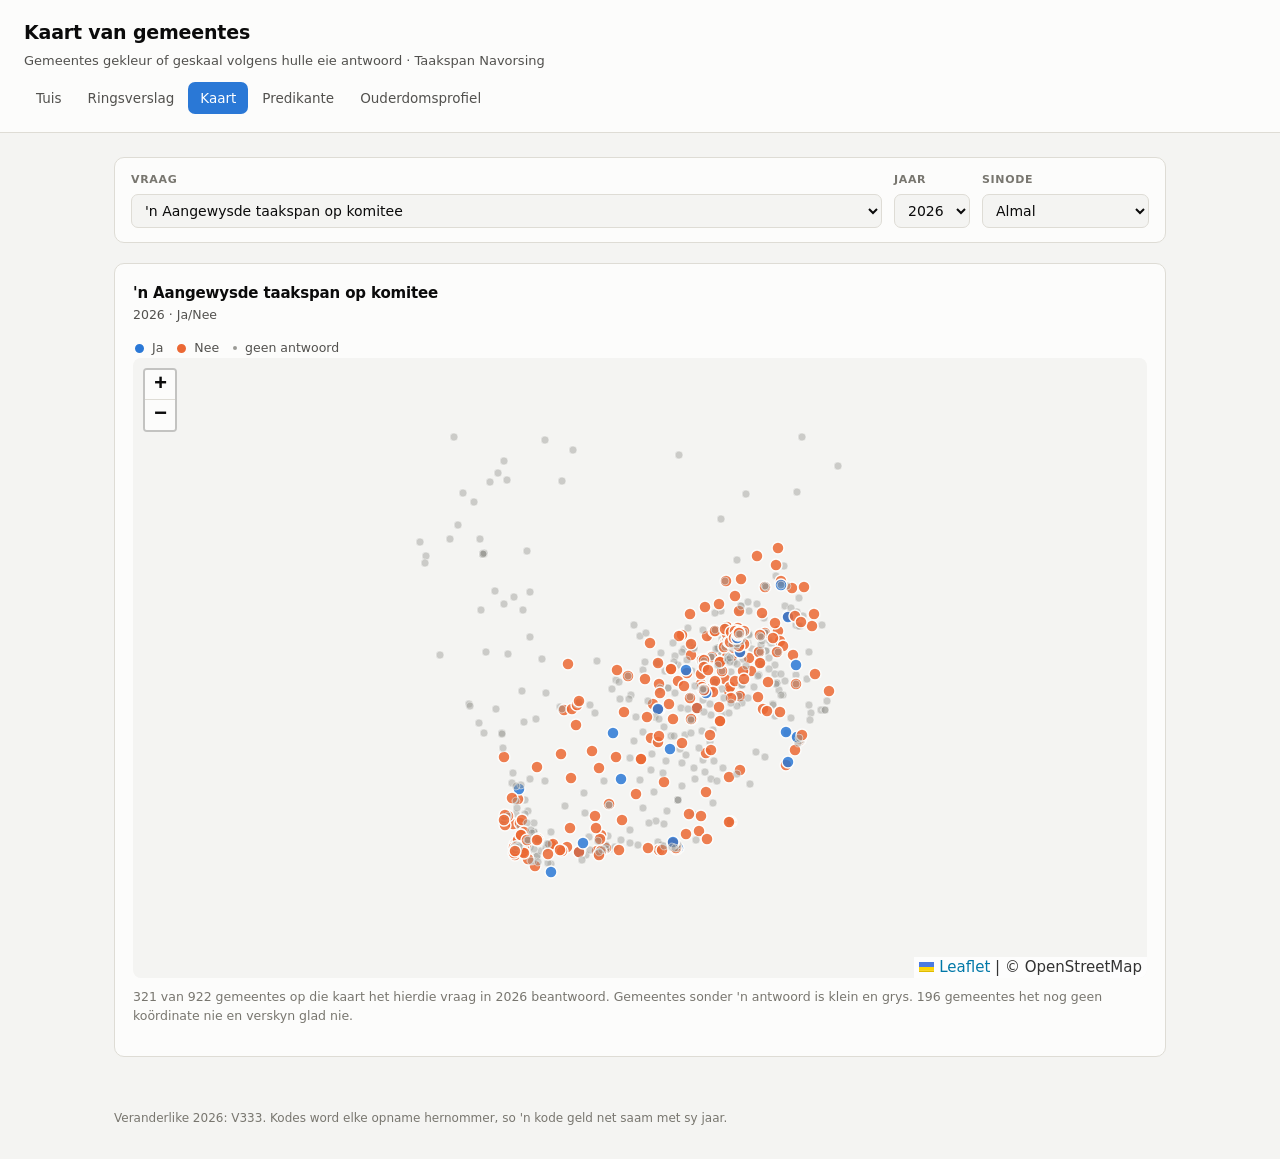
==== web/public/kaart.html @ 44d668d5 "Add a landing page, a map report and two ministers reports Turns the single Ringsverslag into four r" ====
<!doctype html>
<html lang="af">
<head>
<meta charset="utf-8">
<meta name="viewport" content="width=device-width, initial-scale=1">
<title>Kaart · Kerkspieël</title>
<link rel="icon" href="favicon.svg" type="image/svg+xml">
<!-- Leaflet 1.9.4 (BSD-2-Clause) is vendored rather than pulled from a CDN,
     so the site has no third-party runtime dependency and can be tested
     offline. See vendor/LEAFLET-LICENSE.txt. -->
<link rel="stylesheet" href="vendor/leaflet.css">
<link rel="stylesheet" href="styles.css">
</head>
<body>
<header>
  <h1>Kaart van gemeentes</h1>
  <p>Gemeentes gekleur of geskaal volgens hulle eie antwoord · Taakspan Navorsing</p>
  <nav class="site-nav" id="site-nav" aria-label="Verslae"></nav>
</header>

<main>
  <div class="filters">
    <div class="field field--wide">
      <label for="question">Vraag</label>
      <select id="question"></select>
    </div>
    <div class="field">
      <label for="wave">Jaar</label>
      <select id="wave"></select>
    </div>
    <div class="field">
      <label for="synod">Sinode</label>
      <select id="synod"></select>
    </div>
  </div>

  <section class="panel">
    <h2 id="map-title">—</h2>
    <p class="sub" id="map-sub"></p>
    <div id="note-slot"></div>
    <div class="legend-scale" id="legend"></div>
    <div id="map"></div>
    <p class="map-meta" id="map-meta"></p>
  </section>
</main>

<footer id="footer"></footer>
<div class="tooltip" id="tooltip" role="status" aria-live="polite"></div>
<script src="vendor/leaflet.js"></script>
<script src="common.js"></script>
<script src="kaart.js"></script>
</body>
</html>
---- web/public/vendor/leaflet.css ----
.leaflet-image-layer,.leaflet-layer,.leaflet-marker-icon,.leaflet-marker-shadow,.leaflet-pane,.leaflet-pane>canvas,.leaflet-pane>svg,.leaflet-tile,.leaflet-tile-container,.leaflet-zoom-box{position:absolute;left:0;top:0}.leaflet-container{overflow:hidden}.leaflet-marker-icon,.leaflet-marker-shadow,.leaflet-tile{-webkit-user-select:none;-moz-user-select:none;user-select:none;-webkit-user-drag:none}.leaflet-tile::selection{background:0 0}.leaflet-safari .leaflet-tile{image-rendering:-webkit-optimize-contrast}.leaflet-safari .leaflet-tile-container{width:1600px;height:1600px;-webkit-transform-origin:0 0}.leaflet-marker-icon,.leaflet-marker-shadow{display:block}.leaflet-container .leaflet-overlay-pane svg{max-width:none!important;max-height:none!important}.leaflet-container .leaflet-marker-pane img,.leaflet-container .leaflet-shadow-pane img,.leaflet-container .leaflet-tile,.leaflet-container .leaflet-tile-pane img,.leaflet-container img.leaflet-image-layer{max-width:none!important;max-height:none!important;width:auto;padding:0}.leaflet-container img.leaflet-tile{mix-blend-mode:plus-lighter}.leaflet-container.leaflet-touch-zoom{-ms-touch-action:pan-x pan-y;touch-action:pan-x pan-y}.leaflet-container.leaflet-touch-drag{-ms-touch-action:pinch-zoom;touch-action:none;touch-action:pinch-zoom}.leaflet-container.leaflet-touch-drag.leaflet-touch-zoom{-ms-touch-action:none;touch-action:none}.leaflet-container{-webkit-tap-highlight-color:transparent}.leaflet-container a{-webkit-tap-highlight-color:rgba(51,181,229,.4)}.leaflet-tile{filter:inherit;visibility:hidden}.leaflet-tile-loaded{visibility:inherit}.leaflet-zoom-box{width:0;height:0;-moz-box-sizing:border-box;box-sizing:border-box;z-index:800}.leaflet-overlay-pane svg{-moz-user-select:none}.leaflet-pane{z-index:400}.leaflet-tile-pane{z-index:200}.leaflet-overlay-pane{z-index:400}.leaflet-shadow-pane{z-index:500}.leaflet-marker-pane{z-index:600}.leaflet-tooltip-pane{z-index:650}.leaflet-popup-pane{z-index:700}.leaflet-map-pane canvas{z-index:100}.leaflet-map-pane svg{z-index:200}.leaflet-vml-shape{width:1px;height:1px}.lvml{behavior:url(#default#VML);display:inline-block;position:absolute}.leaflet-control{position:relative;z-index:800;pointer-events:visiblePainted;pointer-events:auto}.leaflet-bottom,.leaflet-top{position:absolute;z-index:1000;pointer-events:none}.leaflet-top{top:0}.leaflet-right{right:0}.leaflet-bottom{bottom:0}.leaflet-left{left:0}.leaflet-control{float:left;clear:both}.leaflet-right .leaflet-control{float:right}.leaflet-top .leaflet-control{margin-top:10px}.leaflet-bottom .leaflet-control{margin-bottom:10px}.leaflet-left .leaflet-control{margin-left:10px}.leaflet-right .leaflet-control{margin-right:10px}.leaflet-fade-anim .leaflet-popup{opacity:0;-webkit-transition:opacity .2s linear;-moz-transition:opacity .2s linear;transition:opacity .2s linear}.leaflet-fade-anim .leaflet-map-pane .leaflet-popup{opacity:1}.leaflet-zoom-animated{-webkit-transform-origin:0 0;-ms-transform-origin:0 0;transform-origin:0 0}svg.leaflet-zoom-animated{will-change:transform}.leaflet-zoom-anim .leaflet-zoom-animated{-webkit-transition:-webkit-transform .25s cubic-bezier(0,0,.25,1);-moz-transition:-moz-transform .25s cubic-bezier(0,0,.25,1);transition:transform .25s cubic-bezier(0,0,.25,1)}.leaflet-pan-anim .leaflet-tile,.leaflet-zoom-anim .leaflet-tile{-webkit-transition:none;-moz-transition:none;transition:none}.leaflet-zoom-anim .leaflet-zoom-hide{visibility:hidden}.leaflet-interactive{cursor:pointer}.leaflet-grab{cursor:-webkit-grab;cursor:-moz-grab;cursor:grab}.leaflet-crosshair,.leaflet-crosshair .leaflet-interactive{cursor:crosshair}.leaflet-control,.leaflet-popup-pane{cursor:auto}.leaflet-dragging .leaflet-grab,.leaflet-dragging .leaflet-grab .leaflet-interactive,.leaflet-dragging .leaflet-marker-draggable{cursor:move;cursor:-webkit-grabbing;cursor:-moz-grabbing;cursor:grabbing}.leaflet-image-layer,.leaflet-marker-icon,.leaflet-marker-shadow,.leaflet-pane>svg path,.leaflet-tile-container{pointer-events:none}.leaflet-image-layer.leaflet-interactive,.leaflet-marker-icon.leaflet-interactive,.leaflet-pane>svg path.leaflet-interactive,svg.leaflet-image-layer.leaflet-interactive path{pointer-events:visiblePainted;pointer-events:auto}.leaflet-container{background:#ddd;outline-offset:1px}.leaflet-container a{color:#0078a8}.leaflet-zoom-box{border:2px dotted #38f;background:rgba(255,255,255,.5)}.leaflet-container{font-family:"Helvetica Neue",Arial,Helvetica,sans-serif;font-size:12px;font-size:.75rem;line-height:1.5}.leaflet-bar{box-shadow:0 1px 5px rgba(0,0,0,.65);border-radius:4px}.leaflet-bar a{background-color:#fff;border-bottom:1px solid #ccc;width:26px;height:26px;line-height:26px;display:block;text-align:center;text-decoration:none;color:#000}.leaflet-bar a,.leaflet-control-layers-toggle{background-position:50% 50%;background-repeat:no-repeat;display:block}.leaflet-bar a:focus,.leaflet-bar a:hover{background-color:#f4f4f4}.leaflet-bar a:first-child{border-top-left-radius:4px;border-top-right-radius:4px}.leaflet-bar a:last-child{border-bottom-left-radius:4px;border-bottom-right-radius:4px;border-bottom:none}.leaflet-bar a.leaflet-disabled{cursor:default;background-color:#f4f4f4;color:#bbb}.leaflet-touch .leaflet-bar a{width:30px;height:30px;line-height:30px}.leaflet-touch .leaflet-bar a:first-child{border-top-left-radius:2px;border-top-right-radius:2px}.leaflet-touch .leaflet-bar a:last-child{border-bottom-left-radius:2px;border-bottom-right-radius:2px}.leaflet-control-zoom-in,.leaflet-control-zoom-out{font:bold 18px 'Lucida Console',Monaco,monospace;text-indent:1px}.leaflet-touch .leaflet-control-zoom-in,.leaflet-touch .leaflet-control-zoom-out{font-size:22px}.leaflet-control-layers{box-shadow:0 1px 5px rgba(0,0,0,.4);background:#fff;border-radius:5px}.leaflet-control-layers-toggle{background-image:url(images/layers.png);width:36px;height:36px}.leaflet-retina .leaflet-control-layers-toggle{background-image:url(images/layers-2x.png);background-size:26px 26px}.leaflet-touch .leaflet-control-layers-toggle{width:44px;height:44px}.leaflet-control-layers .leaflet-control-layers-list,.leaflet-control-layers-expanded .leaflet-control-layers-toggle{display:none}.leaflet-control-layers-expanded .leaflet-control-layers-list{display:block;position:relative}.leaflet-control-layers-expanded{padding:6px 10px 6px 6px;color:#333;background:#fff}.leaflet-control-layers-scrollbar{overflow-y:scroll;overflow-x:hidden;padding-right:5px}.leaflet-control-layers-selector{margin-top:2px;position:relative;top:1px}.leaflet-control-layers label{display:block;font-size:13px;font-size:1.08333em}.leaflet-control-layers-separator{height:0;border-top:1px solid #ddd;margin:5px -10px 5px -6px}.leaflet-default-icon-path{background-image:url(images/marker-icon.png)}.leaflet-container .leaflet-control-attribution{background:#fff;background:rgba(255,255,255,.8);margin:0}.leaflet-control-attribution,.leaflet-control-scale-line{padding:0 5px;color:#333;line-height:1.4}.leaflet-control-attribution a{text-decoration:none}.leaflet-control-attribution a:focus,.leaflet-control-attribution a:hover{text-decoration:underline}.leaflet-attribution-flag{display:inline!important;vertical-align:baseline!important;width:1em;height:.6669em}.leaflet-left .leaflet-control-scale{margin-left:5px}.leaflet-bottom .leaflet-control-scale{margin-bottom:5px}.leaflet-control-scale-line{border:2px solid #777;border-top:none;line-height:1.1;padding:2px 5px 1px;white-space:nowrap;-moz-box-sizing:border-box;box-sizing:border-box;background:rgba(255,255,255,.8);text-shadow:1px 1px #fff}.leaflet-control-scale-line:not(:first-child){border-top:2px solid #777;border-bottom:none;margin-top:-2px}.leaflet-control-scale-line:not(:first-child):not(:last-child){border-bottom:2px solid #777}.leaflet-touch .leaflet-bar,.leaflet-touch .leaflet-control-attribution,.leaflet-touch .leaflet-control-layers{box-shadow:none}.leaflet-touch .leaflet-bar,.leaflet-touch .leaflet-control-layers{border:2px solid rgba(0,0,0,.2);background-clip:padding-box}.leaflet-popup{position:absolute;text-align:center;margin-bottom:20px}.leaflet-popup-content-wrapper{padding:1px;text-align:left;border-radius:12px}.leaflet-popup-content{margin:13px 24px 13px 20px;line-height:1.3;font-size:13px;font-size:1.08333em;min-height:1px}.leaflet-popup-content p{margin:17px 0;margin:1.3em 0}.leaflet-popup-tip-container{width:40px;height:20px;position:absolute;left:50%;margin-top:-1px;margin-left:-20px;overflow:hidden;pointer-events:none}.leaflet-popup-tip{width:17px;height:17px;padding:1px;margin:-10px auto 0;pointer-events:auto;-webkit-transform:rotate(45deg);-moz-transform:rotate(45deg);-ms-transform:rotate(45deg);transform:rotate(45deg)}.leaflet-popup-content-wrapper,.leaflet-popup-tip{background:#fff;color:#333;box-shadow:0 3px 14px rgba(0,0,0,.4)}.leaflet-container a.leaflet-popup-close-button{position:absolute;top:0;right:0;border:none;text-align:center;width:24px;height:24px;font:16px/24px Tahoma,Verdana,sans-serif;color:#757575;text-decoration:none;background:0 0}.leaflet-container a.leaflet-popup-close-button:focus,.leaflet-container a.leaflet-popup-close-button:hover{color:#585858}.leaflet-popup-scrolled{overflow:auto}.leaflet-oldie .leaflet-popup-content-wrapper{-ms-zoom:1}.leaflet-oldie .leaflet-popup-tip{width:24px;margin:0 auto}.leaflet-oldie .leaflet-control-layers,.leaflet-oldie .leaflet-control-zoom,.leaflet-oldie .leaflet-popup-content-wrapper,.leaflet-oldie .leaflet-popup-tip{border:1px solid #999}.leaflet-div-icon{background:#fff;border:1px solid #666}.leaflet-tooltip{position:absolute;padding:6px;background-color:#fff;border:1px solid #fff;border-radius:3px;color:#222;white-space:nowrap;-webkit-user-select:none;-moz-user-select:none;-ms-user-select:none;user-select:none;pointer-events:none;box-shadow:0 1px 3px rgba(0,0,0,.4)}.leaflet-tooltip.leaflet-interactive{cursor:pointer;pointer-events:auto}.leaflet-tooltip-bottom:before,.leaflet-tooltip-left:before,.leaflet-tooltip-right:before,.leaflet-tooltip-top:before{position:absolute;pointer-events:none;border:6px solid transparent;background:0 0;content:""}.leaflet-tooltip-bottom{margin-top:6px}.leaflet-tooltip-top{margin-top:-6px}.leaflet-tooltip-bottom:before,.leaflet-tooltip-top:before{left:50%;margin-left:-6px}.leaflet-tooltip-top:before{bottom:0;margin-bottom:-12px;border-top-color:#fff}.leaflet-tooltip-bottom:before{top:0;margin-top:-12px;margin-left:-6px;border-bottom-color:#fff}.leaflet-tooltip-left{margin-left:-6px}.leaflet-tooltip-right{margin-left:6px}.leaflet-tooltip-left:before,.leaflet-tooltip-right:before{top:50%;margin-top:-6px}.leaflet-tooltip-left:before{right:0;margin-right:-12px;border-left-color:#fff}.leaflet-tooltip-right:before{left:0;margin-left:-12px;border-right-color:#fff}@media print{.leaflet-control{-webkit-print-color-adjust:exact;print-color-adjust:exact}}
---- web/public/styles.css ----
:root {
  color-scheme: light;
  --surface-0: #f4f4f2;
  --surface-1: #fcfcfb;
  --border:    #dedcd5;
  --text-primary:   #0b0b0b;
  --text-secondary: #52514e;
  --text-muted:     #78766f;
  --series-1: #2a78d6;
  --series-2: #eb6834;
  --series-3: #1baf7a;
  --accent:   #2a78d6;
  --warn-bg:  #fdf3e3;
  --warn-ink: #7a4a05;
  --grid:     #e7e5df;
  --ramp-1: #c6dbef; --ramp-2: #9ecae1; --ramp-3: #6baed6;
  --ramp-4: #4292c6; --ramp-5: #2171b5; --ramp-6: #08519c;
}
@media (prefers-color-scheme: dark) {
  :root:not([data-theme="light"]) {
    color-scheme: dark;
    --surface-0: #111110;
    --surface-1: #1a1a19;
    --border:    #34332f;
    --text-primary:   #ffffff;
    --text-secondary: #c3c2b7;
    --text-muted:     #96948a;
    --series-1: #3987e5;
    --series-2: #d95926;
    --series-3: #199e70;
    --accent:   #3987e5;
    --warn-bg:  #2e2513;
    --warn-ink: #f0c274;
    --grid:     #2b2a27;
    --ramp-1: #16365c; --ramp-2: #1d4f86; --ramp-3: #2c6fb0;
    --ramp-4: #4292c6; --ramp-5: #74b3dd; --ramp-6: #a9d0ea;
  }
}
:root[data-theme="dark"] {
  color-scheme: dark;
  --surface-0: #111110;
  --surface-1: #1a1a19;
  --border:    #34332f;
  --text-primary:   #ffffff;
  --text-secondary: #c3c2b7;
  --text-muted:     #96948a;
  --series-1: #3987e5;
  --series-2: #d95926;
  --series-3: #199e70;
  --accent:   #3987e5;
  --warn-bg:  #2e2513;
  --warn-ink: #f0c274;
  --grid:     #2b2a27;
  --ramp-1: #16365c; --ramp-2: #1d4f86; --ramp-3: #2c6fb0;
  --ramp-4: #4292c6; --ramp-5: #74b3dd; --ramp-6: #a9d0ea;
}

* { box-sizing: border-box; }
body {
  margin: 0;
  background: var(--surface-0);
  color: var(--text-primary);
  font: 15px/1.5 "Inter", -apple-system, BlinkMacSystemFont, "Segoe UI", system-ui, sans-serif;
}
header {
  background: var(--surface-1);
  border-bottom: 1px solid var(--border);
  padding: 18px 24px;
}
h1 { font-size: 19px; margin: 0; letter-spacing: -0.01em; }
header p { margin: 4px 0 0; color: var(--text-secondary); font-size: 13px; }
main { max-width: 1100px; margin: 0 auto; padding: 24px; }

.filters {
  display: flex; flex-wrap: wrap; gap: 12px; align-items: flex-end;
  background: var(--surface-1); border: 1px solid var(--border);
  border-radius: 10px; padding: 14px 16px; margin-bottom: 20px;
}
.field { display: flex; flex-direction: column; gap: 5px; min-width: 0; }
.field--wide { flex: 1 1 420px; }
.field label {
  font-size: 11px; text-transform: uppercase; letter-spacing: 0.06em;
  color: var(--text-muted); font-weight: 600;
}
select {
  font: inherit; font-size: 14px; padding: 7px 9px; max-width: 100%;
  border: 1px solid var(--border); border-radius: 7px;
  background: var(--surface-0); color: var(--text-primary);
}
select:focus-visible { outline: 2px solid var(--accent); outline-offset: 1px; }

.tiles { display: grid; grid-template-columns: repeat(auto-fit, minmax(150px, 1fr)); gap: 12px; margin-bottom: 20px; }
.tile {
  background: var(--surface-1); border: 1px solid var(--border);
  border-radius: 10px; padding: 14px 16px;
}
.tile .k { font-size: 11px; text-transform: uppercase; letter-spacing: 0.06em; color: var(--text-muted); font-weight: 600; }
.tile .v { font-size: 26px; font-weight: 650; letter-spacing: -0.02em; margin-top: 3px; }
.tile .s { font-size: 12px; color: var(--text-secondary); }

.panel {
  background: var(--surface-1); border: 1px solid var(--border);
  border-radius: 10px; padding: 18px; margin-bottom: 20px;
}
.panel h2 { font-size: 15px; margin: 0 0 2px; letter-spacing: -0.01em; }
.panel .sub { font-size: 12.5px; color: var(--text-secondary); margin: 0 0 14px; }

.legend { display: flex; flex-wrap: wrap; gap: 14px; margin-bottom: 10px; }
.legend span { display: inline-flex; align-items: center; gap: 6px; font-size: 12.5px; color: var(--text-secondary); }
.swatch { width: 11px; height: 11px; border-radius: 3px; flex: none; }

.scroller { overflow-x: auto; }
svg { display: block; max-width: 100%; }
svg text { fill: var(--text-secondary); font-size: 11px; }
svg .axis-line { stroke: var(--grid); stroke-width: 1; }
svg .bar { rx: 4; ry: 4; }

table { border-collapse: collapse; width: 100%; font-size: 12.5px; }
th, td { padding: 6px 7px; text-align: right; border-bottom: 1px solid var(--border); white-space: nowrap; }
th:first-child, td:first-child { text-align: left; white-space: normal; min-width: 150px; width: 26%; }
thead th { font-size: 11px; text-transform: uppercase; letter-spacing: 0.05em; color: var(--text-muted); }
tbody tr:last-child td { border-bottom: none; font-weight: 600; }

.note {
  background: var(--warn-bg); color: var(--warn-ink);
  border-radius: 8px; padding: 10px 13px; font-size: 13px; margin-bottom: 14px;
}
.empty { color: var(--text-secondary); font-size: 13.5px; padding: 8px 0; }
footer { color: var(--text-muted); font-size: 12px; padding: 8px 24px 32px; max-width: 1100px; margin: 0 auto; }
.tooltip {
  position: fixed; pointer-events: none; z-index: 10; opacity: 0;
  background: var(--surface-1); border: 1px solid var(--border);
  border-radius: 7px; padding: 7px 10px; font-size: 12.5px;
  box-shadow: 0 4px 14px rgba(0,0,0,.14); transition: opacity .1s;
}

/* ---------- site chrome shared by every report ---------- */

.site-nav {
  display: flex; flex-wrap: wrap; gap: 2px; align-items: center;
  margin-top: 12px;
}
.site-nav a {
  padding: 6px 12px; border-radius: 7px; text-decoration: none;
  color: var(--text-secondary); font-size: 13.5px; font-weight: 500;
}
.site-nav a:hover { background: var(--surface-0); color: var(--text-primary); }
.site-nav a[aria-current="page"] {
  background: var(--accent); color: #fff;
}
.site-nav a:focus-visible { outline: 2px solid var(--accent); outline-offset: 1px; }

/* ---------- landing page ---------- */

.lede {
  font-size: 16.5px; line-height: 1.6; color: var(--text-secondary);
  max-width: 62ch; margin: 0 0 24px;
}
.lede strong { color: var(--text-primary); }
.cards {
  display: grid; grid-template-columns: repeat(auto-fit, minmax(240px, 1fr));
  gap: 14px; margin-bottom: 28px;
}
.card {
  display: block; text-decoration: none; color: inherit;
  background: var(--surface-1); border: 1px solid var(--border);
  border-radius: 10px; padding: 16px 18px;
}
.card:hover { border-color: var(--accent); }
.card:focus-visible { outline: 2px solid var(--accent); outline-offset: 1px; }
.card h3 { margin: 0 0 5px; font-size: 15px; letter-spacing: -0.01em; }
.card p { margin: 0; font-size: 13.5px; color: var(--text-secondary); line-height: 1.5; }
.card .card-meta {
  margin-top: 9px; font-size: 11.5px; color: var(--text-muted);
  text-transform: uppercase; letter-spacing: 0.05em; font-weight: 600;
}
.prose { max-width: 68ch; }
.prose h2 { font-size: 15px; margin: 26px 0 8px; letter-spacing: -0.01em; }
.prose p, .prose li { font-size: 14px; color: var(--text-secondary); line-height: 1.6; }
.prose ul { padding-left: 20px; margin: 8px 0; }
.prose code {
  font-family: ui-monospace, SFMono-Regular, Menlo, monospace; font-size: 12.5px;
  background: var(--surface-0); border: 1px solid var(--border);
  border-radius: 4px; padding: 1px 5px;
}

/* ---------- map ---------- */

#map { height: 620px; border-radius: 8px; background: var(--surface-0); }
#map:focus-visible { outline: 2px solid var(--accent); }
.leaflet-container { background: var(--surface-0) !important; font: inherit !important; }
.leaflet-popup-content-wrapper, .leaflet-popup-tip {
  background: var(--surface-1); color: var(--text-primary);
  box-shadow: 0 4px 14px rgba(0,0,0,.18);
}
.leaflet-popup-content { margin: 10px 12px; font-size: 13px; }
.leaflet-popup-content b { color: var(--text-primary); }
.leaflet-bar a {
  background: var(--surface-1); color: var(--text-primary); border-color: var(--border);
}
/* The default tiles are light; in dark mode take their glare down without
   losing the road and place names the map is there for. */
:root:not([data-theme="light"]) .leaflet-tile-pane { filter: invert(1) hue-rotate(180deg) brightness(.92) contrast(.9); }
:root[data-theme="dark"] .leaflet-tile-pane { filter: invert(1) hue-rotate(180deg) brightness(.92) contrast(.9); }
@media (prefers-color-scheme: light) {
  :root:not([data-theme="dark"]) .leaflet-tile-pane { filter: none; }
}

.legend-scale { display: flex; flex-wrap: wrap; gap: 12px; align-items: center; }
.legend-item { display: inline-flex; align-items: center; gap: 6px; font-size: 12.5px; color: var(--text-secondary); }
.legend-dot { border-radius: 50%; border: 2px solid var(--surface-1); flex: none; }
.map-meta { font-size: 12.5px; color: var(--text-muted); margin-top: 10px; }

/* ---------- charts shared by the ministers reports ---------- */

.chart-row { display: grid; grid-template-columns: repeat(auto-fit, minmax(320px, 1fr)); gap: 20px; }
.stacked-key { display: flex; flex-wrap: wrap; gap: 12px; margin: 2px 0 12px; }

/* Numbers read best right-aligned, prose does not. */
td.col-text, th.col-text { text-align: left; white-space: normal; }
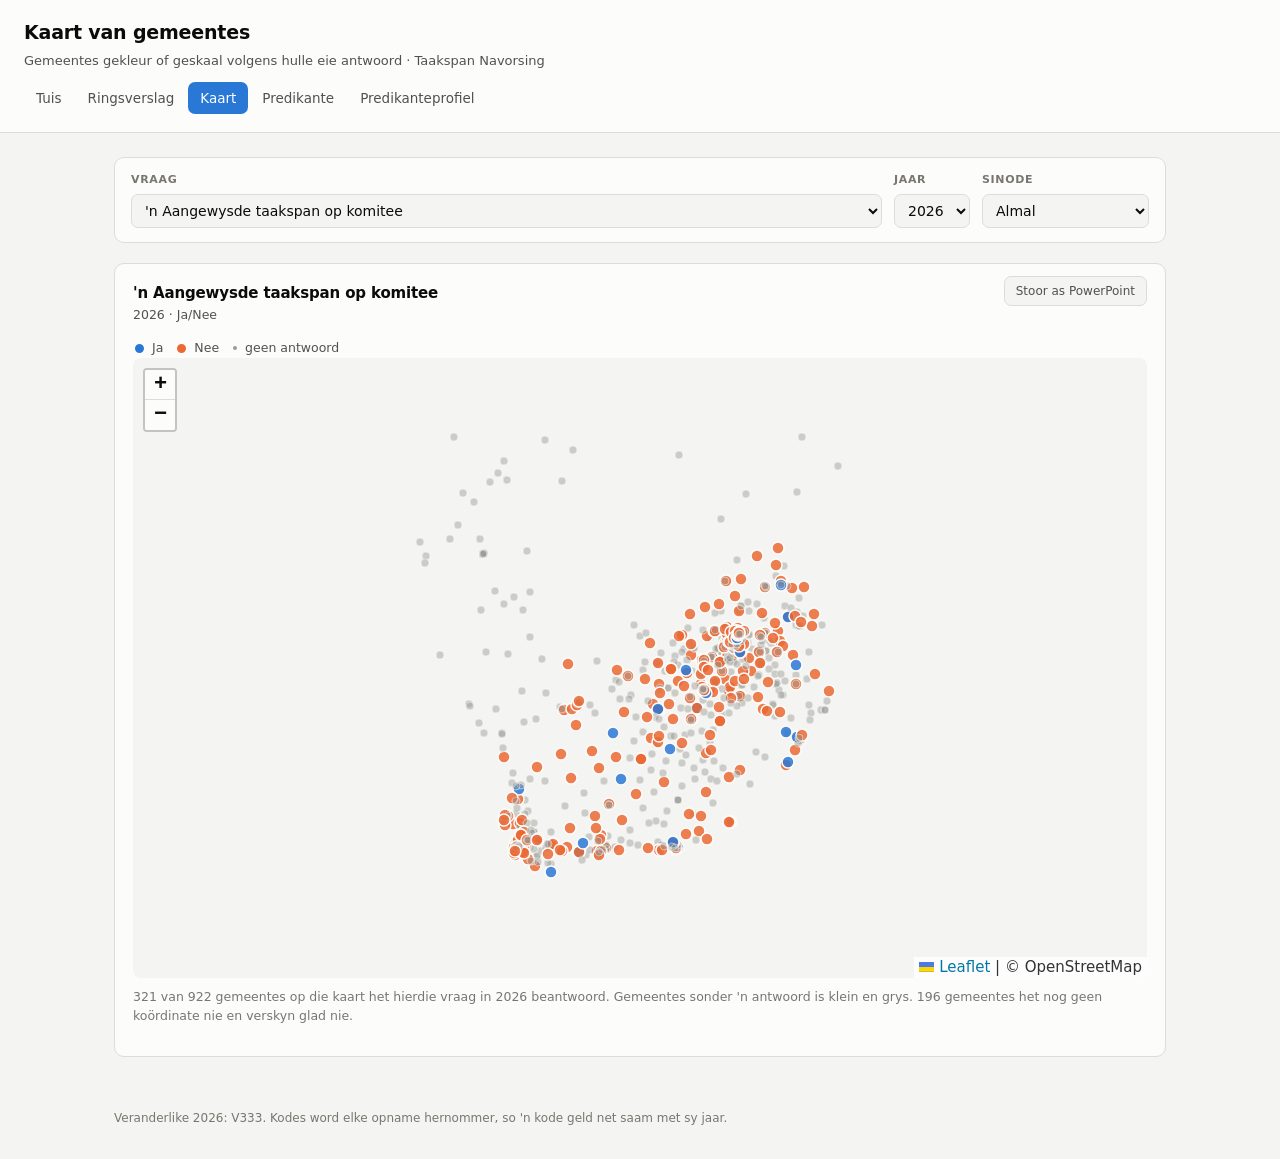
==== commit 8ec0780f: "Filter the minister profile, and export the map to PowerPoint Rename ouderdom to predikanteprofiel a" ====
--- a/web/public/kaart.html
+++ b/web/public/kaart.html
@@ -47,6 +47,7 @@
 <footer id="footer"></footer>
 <div class="tooltip" id="tooltip" role="status" aria-live="polite"></div>
 <script src="vendor/leaflet.js"></script>
+<script src="vendor/pptxgen.bundle.js"></script>
 <script src="common.js"></script>
 <script src="kaart.js"></script>
 </body>
--- a/web/public/styles.css
+++ b/web/public/styles.css
@@ -218,3 +218,51 @@
 
 /* Numbers read best right-aligned, prose does not. */
 td.col-text, th.col-text { text-align: left; white-space: normal; }
+
+.export-pptx {
+  float: right; margin: -30px 0 0 12px;
+  font: inherit; font-size: 12px; font-weight: 500;
+  padding: 5px 11px; border-radius: 7px; cursor: pointer;
+  background: var(--surface-0); color: var(--text-secondary);
+  border: 1px solid var(--border);
+}
+.export-pptx:hover:not(:disabled) { color: var(--text-primary); border-color: var(--accent); }
+.export-pptx:focus-visible { outline: 2px solid var(--accent); outline-offset: 1px; }
+.export-pptx:disabled { opacity: .6; cursor: default; }
+
+/* ---------- the ABR code multi-select ---------- */
+
+details.codes {
+  background: var(--surface-1); border: 1px solid var(--border);
+  border-radius: 10px; padding: 12px 16px; margin-bottom: 20px;
+}
+details.codes > summary {
+  cursor: pointer; font-size: 13px; font-weight: 600; color: var(--text-primary);
+  list-style: none; display: flex; align-items: center; gap: 7px;
+}
+details.codes > summary::-webkit-details-marker { display: none; }
+details.codes > summary::before {
+  content: "▸"; color: var(--text-muted); transition: transform .12s;
+}
+details.codes[open] > summary::before { transform: rotate(90deg); }
+details.codes > summary:focus-visible { outline: 2px solid var(--accent); outline-offset: 2px; }
+.codes-actions {
+  display: flex; flex-wrap: wrap; align-items: center; gap: 8px; margin: 12px 0 10px;
+}
+.codes-actions button {
+  font: inherit; font-size: 12px; padding: 4px 10px; border-radius: 6px;
+  cursor: pointer; background: var(--surface-0); color: var(--text-secondary);
+  border: 1px solid var(--border);
+}
+.codes-actions button:hover { color: var(--text-primary); border-color: var(--accent); }
+.codes-hint { font-size: 12px; color: var(--text-muted); }
+.codes-grid {
+  display: grid; grid-template-columns: repeat(auto-fill, minmax(228px, 1fr)); gap: 3px 14px;
+}
+.codes-grid label {
+  display: flex; gap: 7px; align-items: baseline; font-size: 12.5px;
+  color: var(--text-secondary); padding: 3px 0; cursor: pointer;
+}
+.codes-grid input { margin: 0; flex: none; position: relative; top: 1px; }
+.codes-grid .code { font-weight: 600; color: var(--text-primary); flex: none; }
+.codes-grid .n { margin-left: auto; color: var(--text-muted); flex: none; }
